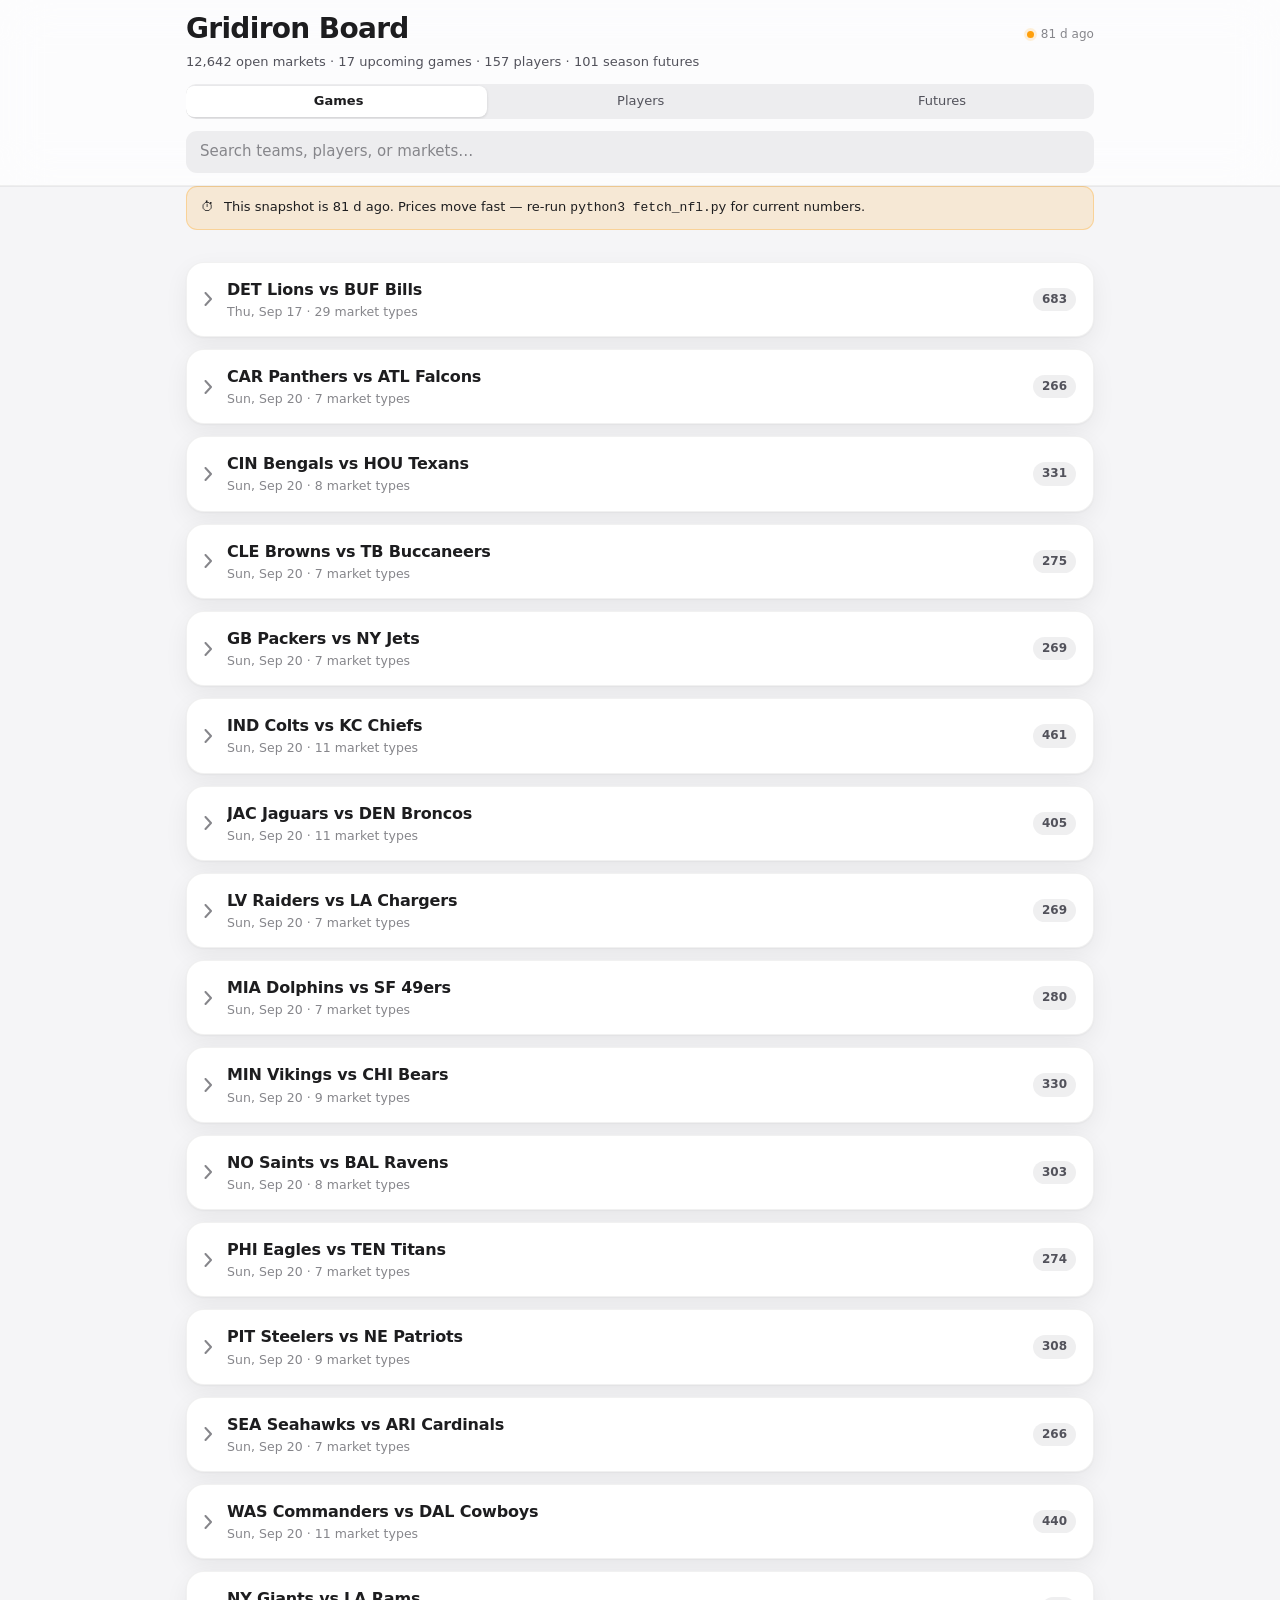
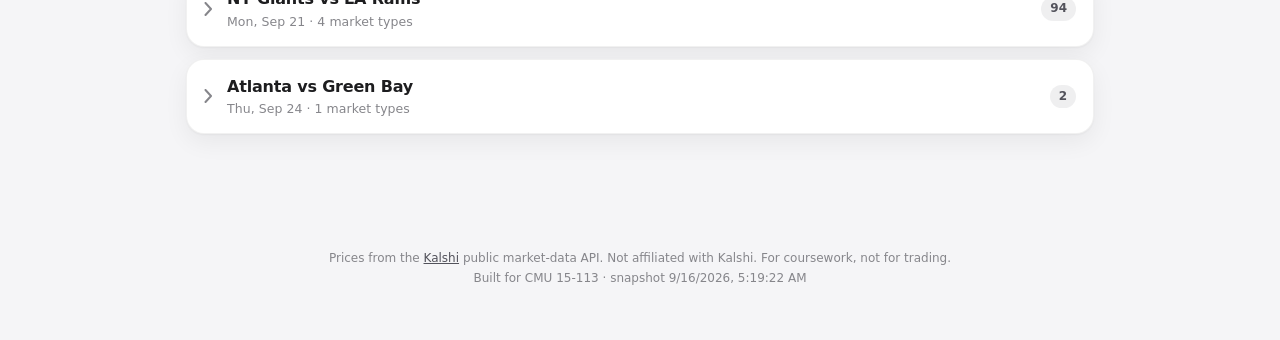
==== index.html @ 55a7d7f3 "Gridiron Board: every upcoming NFL market on Kalshi, regrouped Kalshi lists pro football across 342 " ====
<!doctype html>
<html lang="en">
<head>
<meta charset="utf-8">
<meta name="viewport" content="width=device-width, initial-scale=1, viewport-fit=cover">
<title>Gridiron Board — every NFL market on Kalshi</title>
<meta name="description" content="Live prices for every upcoming NFL prediction market on Kalshi, sorted by game, bet type and player.">
<link rel="stylesheet" href="css/app.css">
<link rel="icon" href="data:image/svg+xml,<svg xmlns='http://www.w3.org/2000/svg' viewBox='0 0 100 100'><text y='.9em' font-size='90'>🏈</text></svg>">
</head>
<body>

<header class="chrome">
  <div class="wrap">
    <div class="chrome-top">
      <h1>Gridiron Board</h1>
      <div class="freshness" id="freshness"></div>
    </div>
    <p class="subhead" id="subhead">Loading markets…</p>

    <div class="segmented" id="tabs" role="tablist">
      <span class="seg-thumb" id="thumb"></span>
      <button role="tab" data-view="games"   aria-selected="true">Games</button>
      <button role="tab" data-view="players" aria-selected="false">Players</button>
      <button role="tab" data-view="futures" aria-selected="false">Futures</button>
    </div>

    <input class="search" id="search" type="search" autocomplete="off"
           placeholder="Search teams, players, or markets…"
           aria-label="Search markets">
  </div>
</header>

<main class="wrap" id="main">
  <div class="skeleton"></div>
  <div class="skeleton"></div>
  <div class="skeleton"></div>
</main>

<footer class="wrap">
  <p>
    Prices from the <a href="https://kalshi.com" target="_blank" rel="noopener">Kalshi</a>
    public market-data API. Not affiliated with Kalshi. For coursework, not for trading.<br>
    Built for CMU 15-113 · <span id="built"></span>
  </p>
</footer>

<script src="js/app.js"></script>
</body>
</html>
---- css/app.css ----
/* ============================================================
   Design tokens
   Full light palette on bare :root, then only the values that
   change get redefined for dark. Nothing is defined *only*
   inside a media query, so the explicit theme toggle can win
   in both directions.
   ============================================================ */
:root {
  --bg:            #f5f5f7;
  --bg-elevated:   #ffffff;
  --surface:       rgba(255, 255, 255, 0.72);
  --surface-solid: #ffffff;
  --hairline:      rgba(0, 0, 0, 0.10);
  --hairline-soft: rgba(0, 0, 0, 0.055);

  --text:          #1d1d1f;
  --text-2:        #52525b;
  --text-3:        #86868b;

  --accent:        #0a84ff;
  --yes:           #00875a;   /* Kalshi's market green  */
  --yes-bg:        rgba(0, 135, 90, 0.10);
  --no:            #c8102e;   /* Kalshi's market red    */
  --no-bg:         rgba(200, 16, 46, 0.10);

  --fill:          rgba(120, 120, 128, 0.12);
  --fill-strong:   rgba(120, 120, 128, 0.20);
  --shadow-card:   0 1px 2px rgba(0,0,0,.04), 0 8px 24px rgba(0,0,0,.06);
  --shadow-chrome: 0 1px 0 rgba(0,0,0,.05);

  --radius:   18px;
  --radius-s: 11px;

  /* Apple's shipped spring values, expressed as CSS easings.
     Damping 1.0 -> no overshoot, for anything that isn't
     momentum-driven. The bounce curve is reserved for elements
     the user actually flicked or tapped open. */
  --ease-settle: cubic-bezier(0.32, 0.72, 0, 1);
  --ease-spring: cubic-bezier(0.34, 1.32, 0.46, 1);
  --dur:         0.4s;
  --dur-fast:    0.22s;
}

:root:not([data-theme="light"]) {
  color-scheme: light dark;
}

@media (prefers-color-scheme: dark) {
  :root:not([data-theme="light"]) {
    --bg:            #000000;
    --bg-elevated:   #1c1c1e;
    --surface:       rgba(28, 28, 30, 0.72);
    --surface-solid: #1c1c1e;
    --hairline:      rgba(255, 255, 255, 0.12);
    --hairline-soft: rgba(255, 255, 255, 0.07);

    --text:          #f5f5f7;
    --text-2:        #aeaeb2;
    --text-3:        #8e8e93;

    --accent:        #0a84ff;
    --yes:           #30d158;
    --yes-bg:        rgba(48, 209, 88, 0.15);
    --no:            #ff453a;
    --no-bg:         rgba(255, 69, 58, 0.15);

    --fill:          rgba(120, 120, 128, 0.24);
    --fill-strong:   rgba(120, 120, 128, 0.36);
    --shadow-card:   0 1px 2px rgba(0,0,0,.4), 0 8px 24px rgba(0,0,0,.5);
    --shadow-chrome: 0 1px 0 rgba(255,255,255,.04);
  }
}

:root[data-theme="dark"] {
  color-scheme: dark;
  --bg:            #000000;
  --bg-elevated:   #1c1c1e;
  --surface:       rgba(28, 28, 30, 0.72);
  --surface-solid: #1c1c1e;
  --hairline:      rgba(255, 255, 255, 0.12);
  --hairline-soft: rgba(255, 255, 255, 0.07);
  --text:          #f5f5f7;
  --text-2:        #aeaeb2;
  --text-3:        #8e8e93;
  --yes:           #30d158;
  --yes-bg:        rgba(48, 209, 88, 0.15);
  --no:            #ff453a;
  --no-bg:         rgba(255, 69, 58, 0.15);
  --fill:          rgba(120, 120, 128, 0.24);
  --fill-strong:   rgba(120, 120, 128, 0.36);
  --shadow-card:   0 1px 2px rgba(0,0,0,.4), 0 8px 24px rgba(0,0,0,.5);
  --shadow-chrome: 0 1px 0 rgba(255,255,255,.04);
}

/* ============================================================
   Base
   ============================================================ */
* { box-sizing: border-box; }

body {
  margin: 0;
  background: var(--bg);
  color: var(--text);
  font-family: -apple-system, BlinkMacSystemFont, "SF Pro Text", "Segoe UI",
               system-ui, sans-serif;
  font-size: 15px;
  line-height: 1.45;
  -webkit-font-smoothing: antialiased;
  font-optical-sizing: auto;
  /* Tabular figures everywhere: prices must not reflow as they tick. */
  font-variant-numeric: tabular-nums;
}

button { font: inherit; color: inherit; border: 0; background: none; cursor: pointer; }
input  { font: inherit; color: inherit; }

.wrap {
  max-width: 940px;
  margin: 0 auto;
  padding-inline: 16px;   /* never collapses at any width */
}

/* ============================================================
   Header - a translucent layer content scrolls beneath,
   not an opaque strip that eats a fixed band of the viewport.
   ============================================================ */
.chrome {
  position: sticky;
  top: env(safe-area-inset-top, 0px);
  z-index: 50;
  background: var(--surface);
  backdrop-filter: blur(24px) saturate(180%);
  -webkit-backdrop-filter: blur(24px) saturate(180%);
  border-bottom: 1px solid var(--hairline-soft);
  box-shadow: var(--shadow-chrome);
}

.chrome-top {
  display: flex;
  align-items: baseline;
  gap: 12px;
  padding-block: 14px 10px;
  flex-wrap: wrap;
}

h1 {
  margin: 0;
  font-size: clamp(1.35rem, 4vw, 1.75rem);
  line-height: 1.05;
  letter-spacing: -0.024em;   /* large text reads too loose without this */
  font-weight: 700;
}

.freshness {
  font-size: 12px;
  color: var(--text-3);
  letter-spacing: 0.005em;
  margin-inline-start: auto;
  display: flex;
  align-items: center;
  gap: 7px;
}

.dot {
  width: 7px; height: 7px; border-radius: 50%;
  background: var(--yes);
  box-shadow: 0 0 0 3px var(--yes-bg);
}
.dot.stale { background: #ff9f0a; box-shadow: 0 0 0 3px rgba(255,159,10,.15); }

.subhead {
  font-size: 13px;
  color: var(--text-2);
  margin: 0 0 12px;
  letter-spacing: 0.003em;
}

/* Segmented control - the iOS pill, with a sliding indicator that
   moves under the active label rather than repainting per tab. */
.segmented {
  position: relative;
  display: flex;
  gap: 2px;
  background: var(--fill);
  border-radius: 10px;
  padding: 2px;
  margin-bottom: 12px;
  overflow-x: auto;
  scrollbar-width: none;
}
.segmented::-webkit-scrollbar { display: none; }

.segmented button {
  position: relative;
  z-index: 1;
  flex: 1 0 auto;
  padding: 6px 14px;
  border-radius: 8px;
  font-size: 13px;
  font-weight: 500;
  color: var(--text-2);
  white-space: nowrap;
  transition: color var(--dur-fast) var(--ease-settle);
}
.segmented button[aria-selected="true"] { color: var(--text); font-weight: 600; }
.segmented button:active { transform: scale(0.96); }

.seg-thumb {
  position: absolute;
  top: 2px; bottom: 2px; left: 0;
  border-radius: 8px;
  background: var(--surface-solid);
  box-shadow: 0 1px 3px rgba(0,0,0,.14);
  transition: transform var(--dur) var(--ease-settle),
              width    var(--dur) var(--ease-settle);
  pointer-events: none;
}

.search {
  width: 100%;
  padding: 9px 13px;
  border-radius: var(--radius-s);
  background: var(--fill);
  border: 1px solid transparent;
  margin-bottom: 12px;
  transition: border-color var(--dur-fast) var(--ease-settle),
              background   var(--dur-fast) var(--ease-settle);
}
.search::placeholder { color: var(--text-3); }
.search:focus {
  outline: none;
  border-color: var(--accent);
  background: var(--surface-solid);
}

/* ============================================================
   Cards
   ============================================================ */
main { padding-block: 18px 64px; }

.card {
  background: var(--bg-elevated);
  border: 1px solid var(--hairline-soft);
  border-radius: var(--radius);
  box-shadow: var(--shadow-card);
  margin-bottom: 12px;
  overflow: hidden;
}

.card-head {
  display: flex;
  align-items: center;
  gap: 14px;
  width: 100%;
  padding: 15px 17px;
  text-align: left;
  transition: background var(--dur-fast) var(--ease-settle);
}
/* Feedback on the press itself, not on release. */
.card-head:active { background: var(--fill); }

.matchup { flex: 1; min-width: 0; }

.matchup { display: block; }

.teams {
  display: block;
  font-size: 16px;
  font-weight: 600;
  letter-spacing: -0.012em;
  white-space: nowrap;
  overflow: hidden;
  text-overflow: ellipsis;
}

.meta {
  display: block;
  font-size: 12.5px;
  color: var(--text-3);
  letter-spacing: 0.004em;
  margin-top: 2px;
}

.count {
  font-size: 12px;
  font-weight: 600;
  color: var(--text-2);
  background: var(--fill);
  padding: 3px 9px;
  border-radius: 20px;
  white-space: nowrap;
}

.chev {
  color: var(--text-3);
  flex-shrink: 0;
  transition: transform var(--dur) var(--ease-settle);
}
.card[open] .chev,
.card.open .chev { transform: rotate(90deg); }

/* The disclosure animates on a grid track rather than max-height,
   so it opens to the content's true height at any width. */
.card-body {
  display: grid;
  grid-template-rows: 0fr;
  transition: grid-template-rows var(--dur) var(--ease-settle);
}
.card.open .card-body { grid-template-rows: 1fr; }
.card-body > div { overflow: hidden; }

.body-inner { padding: 0 17px 15px; }

/* ============================================================
   Market rows
   ============================================================ */
.group-label {
  font-size: 11px;
  font-weight: 700;
  letter-spacing: 0.055em;   /* small text needs positive tracking */
  text-transform: uppercase;
  color: var(--text-3);
  margin: 16px 0 7px;
}

.row {
  display: flex;
  align-items: center;
  gap: 12px;
  padding: 9px 2px;
  border-top: 1px solid var(--hairline-soft);
}
.row:first-of-type { border-top: 0; }

.row-label {
  flex: 1;
  min-width: 0;
  font-size: 14px;
  overflow: hidden;
  text-overflow: ellipsis;
  white-space: nowrap;
}

.row-vol {
  font-size: 11.5px;
  color: var(--text-3);
  white-space: nowrap;
}

.prices { display: flex; gap: 6px; flex-shrink: 0; }

.price {
  min-width: 54px;
  padding: 5px 9px;
  border-radius: 9px;
  font-size: 13px;
  font-weight: 600;
  text-align: center;
  transition: transform 100ms var(--ease-settle),
              filter    100ms var(--ease-settle);
}
.price:active { transform: scale(0.95); filter: brightness(0.94); }

.price .side {
  display: block;
  font-size: 9.5px;
  font-weight: 700;
  letter-spacing: 0.07em;
  opacity: 0.72;
}

.price.yes { background: var(--yes-bg); color: var(--yes); }
.price.no  { background: var(--no-bg);  color: var(--no);  }
.price.empty { background: var(--fill); color: var(--text-3); font-weight: 500; }

/* A probability bar under the label reads faster than the number
   alone - it maps price to the thing price actually means. */
.prob {
  height: 3px;
  border-radius: 2px;
  background: var(--fill);
  overflow: hidden;
  margin-top: 5px;
}
.prob i {
  display: block;
  height: 100%;
  background: var(--yes);
  border-radius: 2px;
  transition: width var(--dur) var(--ease-settle);
}

.delta { font-size: 11.5px; font-weight: 600; white-space: nowrap; }
.delta.up   { color: var(--yes); }
.delta.down { color: var(--no); }

/* ============================================================
   States
   ============================================================ */
.notice {
  text-align: center;
  padding: 56px 20px;
  color: var(--text-2);
}
.notice h2 {
  font-size: 17px;
  margin: 0 0 6px;
  color: var(--text);
  letter-spacing: -0.01em;
}
.notice p { margin: 0; font-size: 14px; }

.banner {
  display: flex;
  gap: 10px;
  align-items: flex-start;
  background: rgba(255, 159, 10, 0.14);
  border: 1px solid rgba(255, 159, 10, 0.3);
  color: var(--text);
  padding: 11px 14px;
  border-radius: var(--radius-s);
  font-size: 13px;
  margin-bottom: 14px;
}

.skeleton {
  height: 74px;
  border-radius: var(--radius);
  background: var(--fill);
  margin-bottom: 12px;
  animation: pulse 1.8s ease-in-out infinite;
}
@keyframes pulse { 0%,100% { opacity: 0.55; } 50% { opacity: 0.95; } }

.player-chip {
  display: inline-flex;
  align-items: baseline;
  gap: 7px;
}
.player-team {
  font-size: 11px;
  font-weight: 700;
  letter-spacing: 0.04em;
  color: var(--text-3);
}

footer {
  padding: 26px 0 40px;
  font-size: 12px;
  color: var(--text-3);
  text-align: center;
  line-height: 1.7;
}
footer a { color: var(--text-2); }

/* ============================================================
   Accessibility preferences
   ============================================================ */
@media (prefers-reduced-motion: reduce) {
  * {
    animation-duration: 0.01ms !important;
    animation-iteration-count: 1 !important;
    transition-duration: 0.01ms !important;
  }
  /* Reduced motion means gentler feedback, not none: the card still
     opens, it just cross-fades instead of springing. */
  .card-body { transition: none; }
  .price:active, .card-head:active, .segmented button:active { transform: none; }
}

@media (prefers-reduced-transparency: reduce) {
  .chrome { background: var(--surface-solid); backdrop-filter: none; }
}

@media (prefers-contrast: more) {
  .card   { border-color: var(--text-3); }
  .chrome { background: var(--surface-solid); backdrop-filter: none; }
  .price  { outline: 1px solid currentColor; }
}

@media (max-width: 560px) {
  .row { flex-wrap: wrap; gap: 8px; }
  .row-label { flex-basis: 100%; white-space: normal; }
  .price { min-width: 50px; }
}

/* ------------------------------------------------------------
   Refinements after looking at the rendered page
   ------------------------------------------------------------ */

/* The probability bar is a glanceable cue, not a full-width rule.
   Capping it keeps it readable next to long market labels. */
.prob { max-width: 260px; }

/* Nested (in-card) segmented controls have no sliding thumb, so the
   selected state needs its own background to stay legible. */
.body-inner .segmented button[aria-selected="true"] {
  background: var(--surface-solid);
  box-shadow: 0 1px 3px rgba(0, 0, 0, 0.14);
}
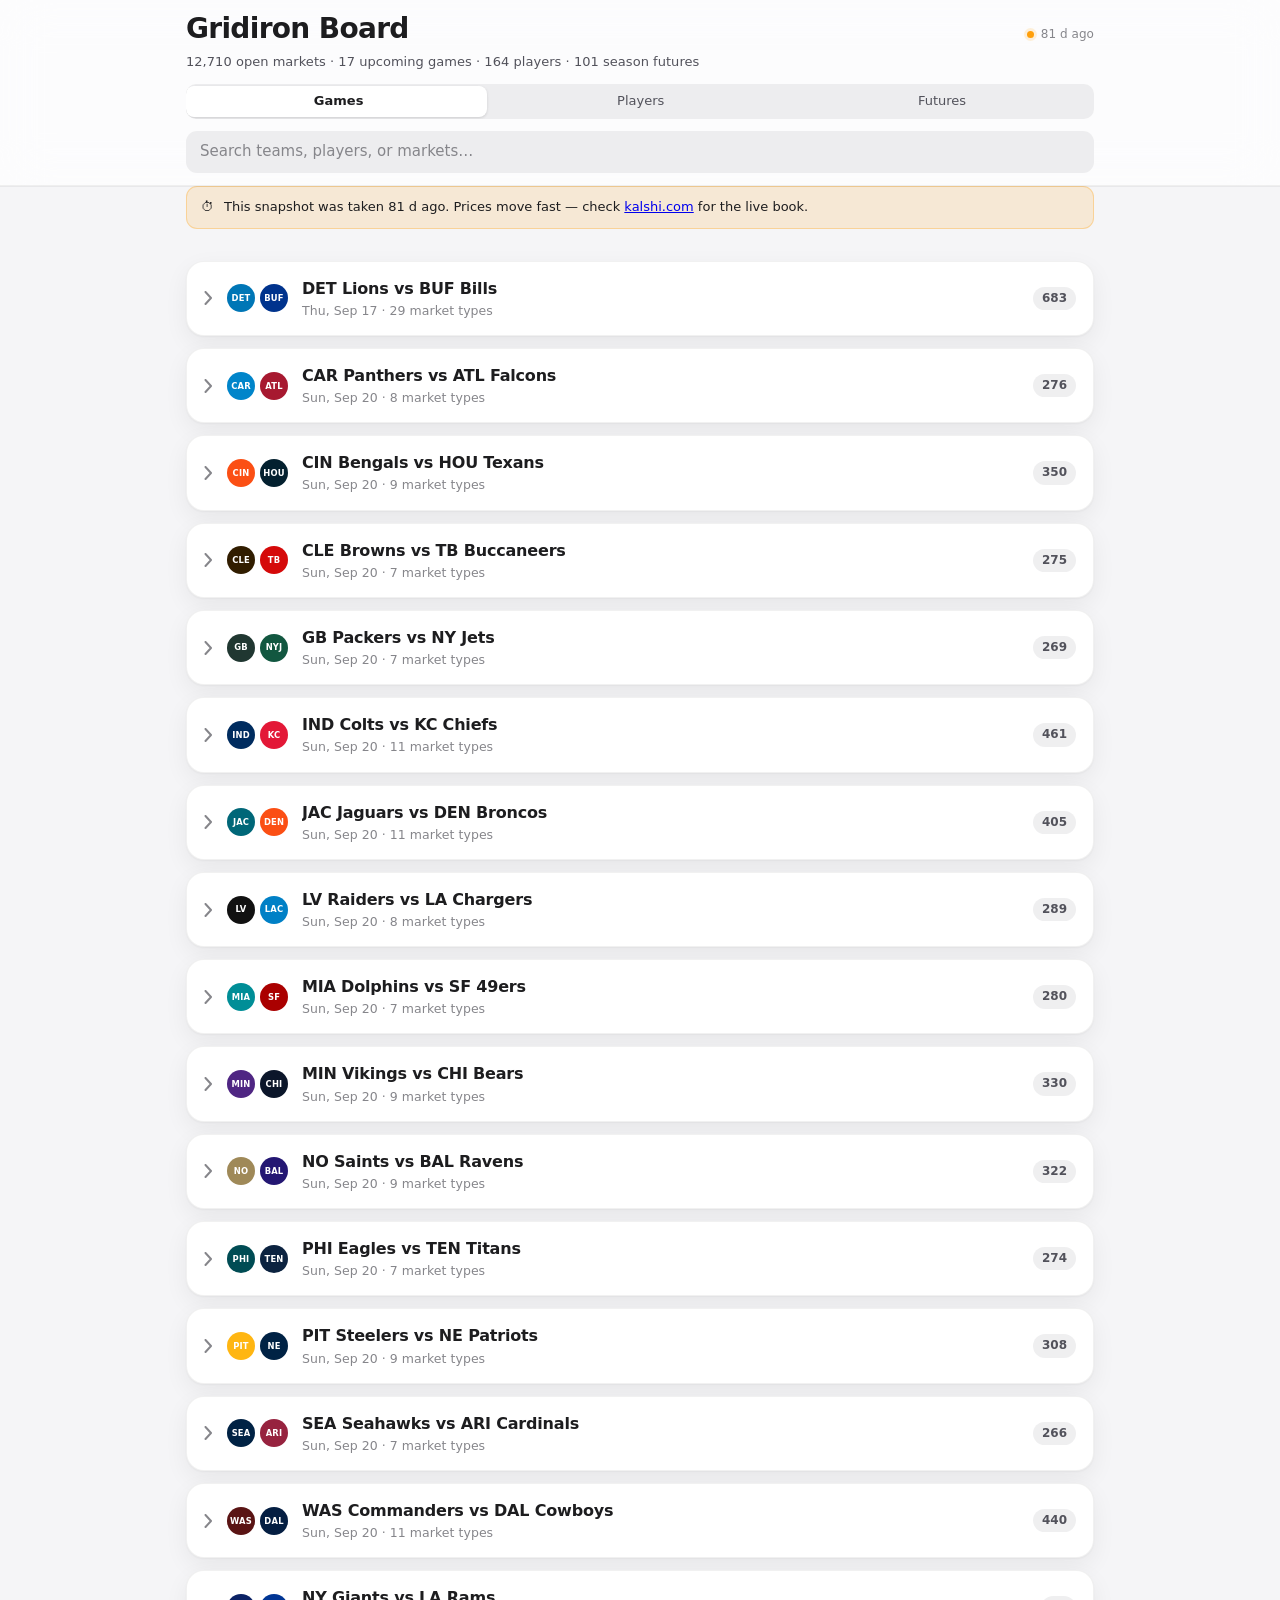
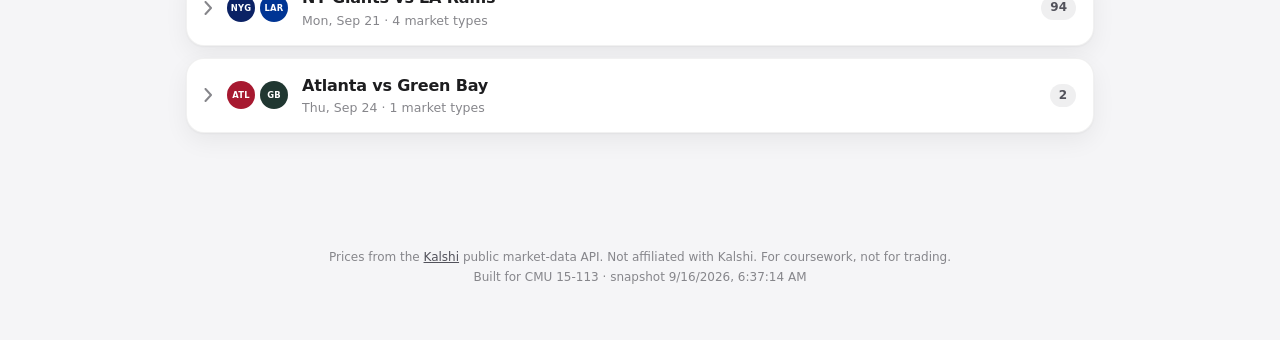
==== commit fcb613a7: "Team crests on matchups, head-to-head boxes and players A collapsed game row was all text, so tellin" ====
--- a/index.html
+++ b/index.html
@@ -45,6 +45,7 @@
   </p>
 </footer>
 
+<script src="js/teams.js"></script>
 <script src="js/app.js"></script>
 </body>
 </html>
--- a/css/app.css
+++ b/css/app.css
@@ -498,3 +498,319 @@
   background: var(--surface-solid);
   box-shadow: 0 1px 3px rgba(0, 0, 0, 0.14);
 }
+
+/* ============================================================
+   Panels — each market type gets its own kind of box rather
+   than one uniform list of rows. A moneyline is a head-to-head;
+   a spread is a ladder; a prop belongs to a person. Making them
+   look different is what lets you find them without reading.
+   ============================================================ */
+
+.panel {
+  background: var(--surface-solid);
+  border: 1px solid var(--hairline-soft);
+  border-radius: 15px;
+  margin-top: 12px;
+  overflow: hidden;
+}
+
+.panel-head {
+  display: flex;
+  align-items: baseline;
+  gap: 9px;
+  padding: 11px 14px 9px;
+  border-bottom: 1px solid var(--hairline-soft);
+  background: var(--fill);
+}
+
+.panel-title {
+  font-size: 12px;
+  font-weight: 700;
+  letter-spacing: 0.05em;   /* small caps need the extra tracking */
+  text-transform: uppercase;
+  color: var(--text-2);
+}
+
+.panel-sub {
+  font-size: 11.5px;
+  color: var(--text-3);
+  margin-inline-start: auto;
+  letter-spacing: 0.004em;
+}
+
+.panel-body { padding: 11px; }
+
+/* ---- Head-to-head: the marquee market, so it gets the space ---- */
+.h2h {
+  display: grid;
+  grid-template-columns: 1fr auto 1fr;
+  align-items: stretch;
+  gap: 10px;
+  padding: 4px 3px 8px;
+}
+
+.h2h-side {
+  background: var(--fill);
+  border-radius: 13px;
+  padding: 14px 12px;
+  text-align: center;
+  transition: transform 120ms var(--ease-settle),
+              background 120ms var(--ease-settle);
+}
+.h2h-side:active { transform: scale(0.98); background: var(--fill-strong); }
+
+.h2h-team {
+  font-size: 14px;
+  font-weight: 600;
+  letter-spacing: -0.008em;
+  margin-bottom: 7px;
+  white-space: nowrap;
+  overflow: hidden;
+  text-overflow: ellipsis;
+}
+
+.h2h-price {
+  font-size: 30px;
+  font-weight: 700;
+  line-height: 1;
+  letter-spacing: -0.03em;   /* large numerals read loose without this */
+  color: var(--yes);
+}
+.h2h-price small { font-size: 15px; font-weight: 600; opacity: 0.6; }
+
+.h2h-imp {
+  font-size: 11.5px;
+  color: var(--text-3);
+  margin-top: 5px;
+}
+
+.h2h-vs {
+  align-self: center;
+  font-size: 10.5px;
+  font-weight: 700;
+  letter-spacing: 0.1em;
+  color: var(--text-3);
+}
+
+/* ---- Tiles: one small box per market, wrapping into a grid ---- */
+.tiles {
+  display: grid;
+  grid-template-columns: repeat(auto-fill, minmax(212px, 1fr));
+  gap: 8px;
+}
+
+.tile {
+  background: var(--fill);
+  border-radius: 12px;
+  padding: 10px 11px;
+  transition: transform 120ms var(--ease-settle),
+              background 120ms var(--ease-settle);
+}
+.tile:active { transform: scale(0.985); background: var(--fill-strong); }
+
+.tile-label {
+  font-size: 13px;
+  font-weight: 500;
+  line-height: 1.3;
+  margin-bottom: 8px;
+  display: -webkit-box;
+  -webkit-line-clamp: 2;
+  -webkit-box-orient: vertical;
+  overflow: hidden;
+}
+
+/* A strike number is the thing you scan for, so it leads the tile. */
+.tile-strike {
+  font-size: 15px;
+  font-weight: 700;
+  letter-spacing: -0.015em;
+}
+.tile-strike em {
+  font-style: normal;
+  font-size: 12px;
+  font-weight: 500;
+  color: var(--text-3);
+  margin-inline-start: 5px;
+  letter-spacing: 0;
+}
+
+.tile-prices { display: flex; gap: 6px; }
+.tile-prices .price { flex: 1; min-width: 0; }
+
+.tile-foot {
+  display: flex;
+  align-items: center;
+  gap: 8px;
+  margin-top: 7px;
+  font-size: 11px;
+  color: var(--text-3);
+}
+.tile-foot .delta { margin-inline-start: auto; }
+
+/* ---- Player prop boxes: a person, then their ladders ---- */
+.player-box {
+  background: var(--fill);
+  border-radius: 13px;
+  padding: 11px;
+  margin-bottom: 9px;
+}
+.player-box:last-child { margin-bottom: 0; }
+
+.player-box-head {
+  display: flex;
+  align-items: baseline;
+  gap: 8px;
+  margin-bottom: 9px;
+}
+
+.player-box-name {
+  font-size: 14.5px;
+  font-weight: 650;
+  letter-spacing: -0.01em;
+}
+
+.player-box-team {
+  font-size: 10.5px;
+  font-weight: 700;
+  letter-spacing: 0.06em;
+  color: var(--text-3);
+  background: var(--fill-strong);
+  padding: 2px 6px;
+  border-radius: 5px;
+}
+
+.player-box-count {
+  margin-inline-start: auto;
+  font-size: 11px;
+  color: var(--text-3);
+}
+
+.stat-row { margin-bottom: 10px; }
+.stat-row:last-child { margin-bottom: 0; }
+
+.stat-name {
+  font-size: 11px;
+  font-weight: 700;
+  letter-spacing: 0.05em;
+  text-transform: uppercase;
+  color: var(--text-3);
+  margin-bottom: 6px;
+}
+
+/* A ladder of strikes for one stat: compact chips, not full tiles,
+   because the only thing that varies across them is two numbers. */
+.ladder {
+  display: grid;
+  grid-template-columns: repeat(auto-fill, minmax(104px, 1fr));
+  gap: 6px;
+}
+
+.rung {
+  background: var(--surface-solid);
+  border: 1px solid var(--hairline-soft);
+  border-radius: 9px;
+  padding: 7px 8px;
+  text-align: center;
+  transition: transform 120ms var(--ease-settle),
+              border-color 120ms var(--ease-settle);
+}
+.rung:active { transform: scale(0.96); border-color: var(--yes); }
+
+.rung-strike {
+  font-size: 12.5px;
+  font-weight: 650;
+  letter-spacing: -0.01em;
+  margin-bottom: 3px;
+}
+
+.rung-price {
+  font-size: 14px;
+  font-weight: 700;
+  color: var(--yes);
+  letter-spacing: -0.015em;
+}
+.rung-price.cold { color: var(--text-3); }
+
+.rung .prob { max-width: none; margin-top: 5px; height: 2.5px; }
+
+.panel-empty {
+  padding: 14px;
+  font-size: 13px;
+  color: var(--text-3);
+  text-align: center;
+}
+
+@media (max-width: 520px) {
+  .h2h { grid-template-columns: 1fr; }
+  .h2h-vs { display: none; }
+  .tiles  { grid-template-columns: 1fr; }
+  .ladder { grid-template-columns: repeat(auto-fill, minmax(92px, 1fr)); }
+}
+
+/* A sub-heading inside a stat ladder, used only when one box holds more
+   than one subject (two kickers' field-goal lines, say). */
+.side-name {
+  font-size: 11px;
+  font-weight: 600;
+  color: var(--text-2);
+  margin: 7px 0 5px;
+  letter-spacing: 0.02em;
+}
+.side-name:first-child { margin-top: 0; }
+
+/* ============================================================
+   Team logos
+   The monogram sits underneath the image and is revealed only if
+   the logo fails to load, so a team never renders as a broken
+   image icon.
+   ============================================================ */
+
+.logo {
+  position: relative;
+  display: inline-grid;
+  place-items: center;
+  width: var(--logo-size, 26px);
+  height: var(--logo-size, 26px);
+  flex-shrink: 0;
+}
+
+.logo img,
+.logo-mark {
+  grid-area: 1 / 1;
+  width: 100%;
+  height: 100%;
+}
+
+.logo img { object-fit: contain; }
+
+.logo-mark {
+  display: grid;
+  place-items: center;
+  border-radius: 50%;
+  background: var(--team, var(--fill-strong));
+  color: #fff;
+  font-size: calc(var(--logo-size, 26px) * 0.3);
+  font-weight: 800;
+  letter-spacing: 0.02em;
+}
+
+/* Two crests on a matchup row. They sit apart rather than overlapping:
+   an overlapped stack reads as "a group", which is the wrong idea for two
+   opponents, and it hides half of the away club's crest. */
+.crests {
+  display: flex;
+  align-items: center;
+  gap: 5px;
+  flex-shrink: 0;
+}
+
+/* Full-bleed crest above the team name in the head-to-head box. */
+.h2h-crest { margin-bottom: 7px; }
+
+/* The small crest that replaces the plain text chip on a player card. */
+.player-box-head .logo,
+.card-head .matchup .logo { vertical-align: middle; }
+
+@media (prefers-reduced-transparency: reduce) {
+  .logo img { opacity: 1; }
+}
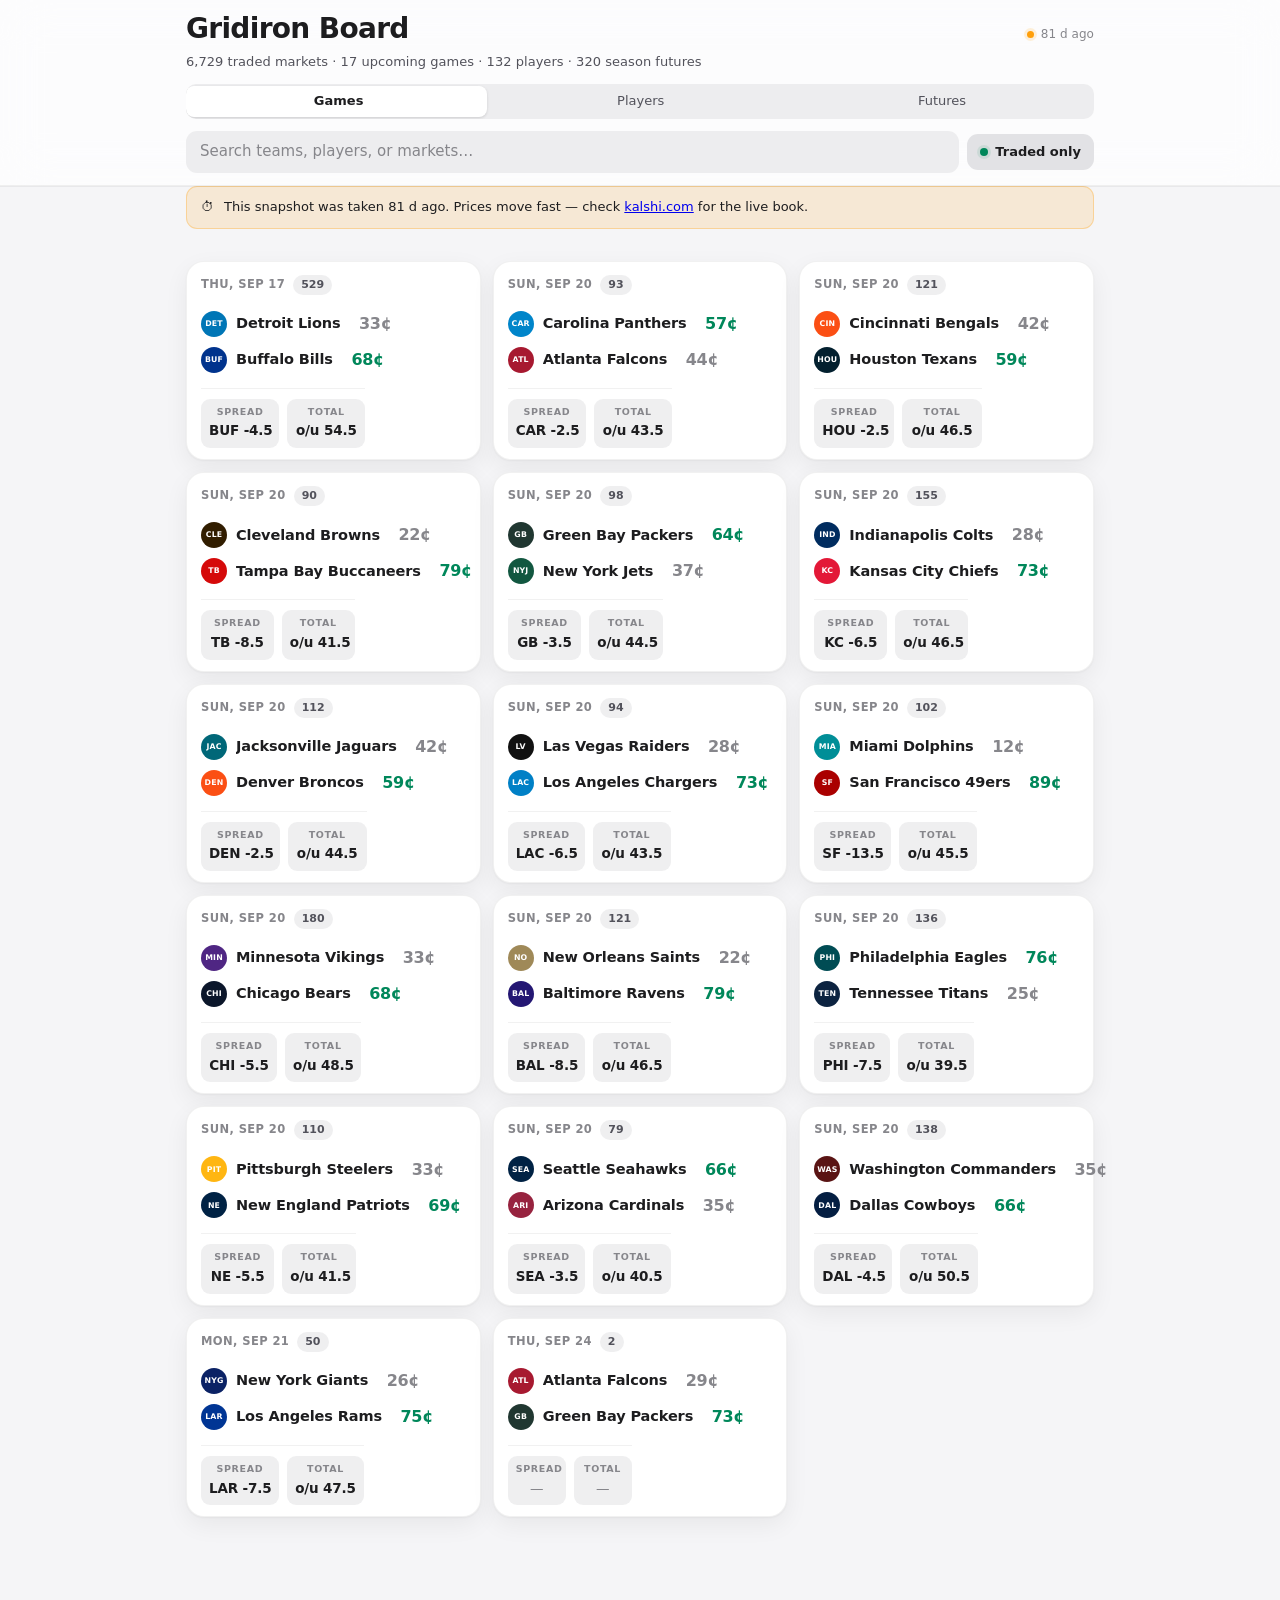
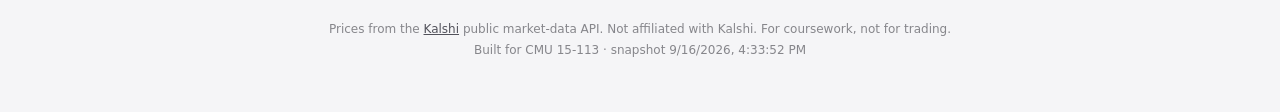
==== commit af237225: "Players and futures as grids, hide untraded markets, link out to Kalshi Players and futures were sti" ====
--- a/index.html
+++ b/index.html
@@ -25,9 +25,15 @@
       <button role="tab" data-view="futures" aria-selected="false">Futures</button>
     </div>
 
-    <input class="search" id="search" type="search" autocomplete="off"
-           placeholder="Search teams, players, or markets…"
-           aria-label="Search markets">
+    <div class="controls">
+      <input class="search" id="search" type="search" autocomplete="off"
+             placeholder="Search teams, players, or markets…"
+             aria-label="Search markets">
+      <button class="toggle" id="traded" role="switch" aria-checked="true"
+              title="Kalshi quotes every strike, including ones nobody has traded yet">
+        <span class="toggle-dot"></span>Traded only
+      </button>
+    </div>
   </div>
 </header>
 
--- a/css/app.css
+++ b/css/app.css
@@ -28,6 +28,8 @@
   --shadow-card:   0 1px 2px rgba(0,0,0,.04), 0 8px 24px rgba(0,0,0,.06);
   --shadow-chrome: 0 1px 0 rgba(0,0,0,.05);
 
+  --logo-plate:    #ffffff;
+
   --radius:   18px;
   --radius-s: 11px;
 
@@ -68,6 +70,7 @@
     --fill-strong:   rgba(120, 120, 128, 0.36);
     --shadow-card:   0 1px 2px rgba(0,0,0,.4), 0 8px 24px rgba(0,0,0,.5);
     --shadow-chrome: 0 1px 0 rgba(255,255,255,.04);
+    --logo-plate:    #f2f2f4;
   }
 }
 
@@ -90,6 +93,7 @@
   --fill-strong:   rgba(120, 120, 128, 0.36);
   --shadow-card:   0 1px 2px rgba(0,0,0,.4), 0 8px 24px rgba(0,0,0,.5);
   --shadow-chrome: 0 1px 0 rgba(255,255,255,.04);
+  --logo-plate:    #f2f2f4;
 }
 
 /* ============================================================
@@ -772,6 +776,13 @@
   width: var(--logo-size, 26px);
   height: var(--logo-size, 26px);
   flex-shrink: 0;
+  /* A neutral plate, never the club colour: these crests are drawn to sit on
+     white, and several are a single flat colour (Rams navy, Jets green, Giants
+     navy), so a club-coloured plate makes those disappear entirely. Neutral
+     also keeps dark marks legible against a dark page. */
+  background: var(--logo-plate);
+  border-radius: 50%;
+  overflow: hidden;
 }
 
 .logo img,
@@ -786,7 +797,7 @@
 .logo-mark {
   display: grid;
   place-items: center;
-  border-radius: 50%;
+  /* The fallback carries the club colour itself, since the plate is neutral. */
   background: var(--team, var(--fill-strong));
   color: #fff;
   font-size: calc(var(--logo-size, 26px) * 0.3);
@@ -794,6 +805,11 @@
   letter-spacing: 0.02em;
 }
 
+/* A class selector beats the UA stylesheet's [hidden] rule, so without this
+   the monogram stays visible behind every crest and its letters bleed through
+   transparent logos. */
+.logo-mark[hidden] { display: none !important; }
+
 /* Two crests on a matchup row. They sit apart rather than overlapping:
    an overlapped stack reads as "a group", which is the wrong idea for two
    opponents, and it hides half of the away club's crest. */
@@ -814,3 +830,456 @@
 @media (prefers-reduced-transparency: reduce) {
   .logo img { opacity: 1; }
 }
+
+/* ============================================================
+   Game grid
+   Every game is a box laid out left-to-right, top-to-bottom,
+   with its headline numbers on the face. Nothing has to be
+   opened to see who is favoured, by how much, and the total.
+   ============================================================ */
+
+.grid {
+  display: grid;
+  grid-template-columns: repeat(auto-fill, minmax(270px, 1fr));
+  gap: 12px;
+}
+
+.gcard {
+  display: flex;
+  flex-direction: column;
+  background: var(--bg-elevated);
+  border: 1px solid var(--hairline-soft);
+  border-radius: var(--radius);
+  box-shadow: var(--shadow-card);
+  padding: 13px 14px 11px;
+  text-align: left;
+  width: 100%;
+  transition: transform 140ms var(--ease-settle),
+              border-color 140ms var(--ease-settle);
+}
+.gcard:active { transform: scale(0.985); border-color: var(--fill-strong); }
+
+.gcard-top {
+  display: flex;
+  align-items: baseline;
+  gap: 8px;
+  margin-bottom: 11px;
+}
+
+.gcard-when {
+  font-size: 11.5px;
+  font-weight: 600;
+  letter-spacing: 0.035em;
+  text-transform: uppercase;
+  color: var(--text-3);
+}
+
+.gcard-count {
+  margin-inline-start: auto;
+  font-size: 11px;
+  font-weight: 600;
+  color: var(--text-2);
+  background: var(--fill);
+  padding: 2px 8px;
+  border-radius: 20px;
+}
+
+/* One row per club: crest, name, and that club's moneyline price. */
+.gteam {
+  display: flex;
+  align-items: center;
+  gap: 9px;
+  padding: 5px 0;
+}
+
+.gteam-name {
+  flex: 1;
+  min-width: 0;
+  font-size: 14.5px;
+  font-weight: 550;
+  letter-spacing: -0.008em;
+  white-space: nowrap;
+  overflow: hidden;
+  text-overflow: ellipsis;
+}
+
+/* The favourite is stated outright rather than left to be inferred
+   from which number happens to be larger. */
+.gteam.fav .gteam-name { font-weight: 700; }
+
+.gteam-price {
+  font-size: 16px;
+  font-weight: 700;
+  letter-spacing: -0.02em;
+  color: var(--text-3);
+  min-width: 42px;
+  text-align: right;
+}
+.gteam.fav .gteam-price { color: var(--yes); }
+
+.gcard-lines {
+  display: flex;
+  gap: 8px;
+  margin-top: 10px;
+  padding-top: 10px;
+  border-top: 1px solid var(--hairline-soft);
+}
+
+.gline {
+  flex: 1;
+  background: var(--fill);
+  border-radius: 9px;
+  padding: 6px 8px;
+  text-align: center;
+  min-width: 0;
+}
+
+.gline-k {
+  display: block;
+  font-size: 9.5px;
+  font-weight: 700;
+  letter-spacing: 0.07em;
+  text-transform: uppercase;
+  color: var(--text-3);
+  margin-bottom: 2px;
+}
+
+.gline-v {
+  font-size: 13.5px;
+  font-weight: 650;
+  letter-spacing: -0.01em;
+  white-space: nowrap;
+  overflow: hidden;
+  text-overflow: ellipsis;
+}
+.gline-v.none { color: var(--text-3); font-weight: 500; }
+
+/* ---- Detail view ---- */
+.detail-bar {
+  display: flex;
+  align-items: center;
+  gap: 11px;
+  margin-bottom: 14px;
+}
+
+.back {
+  display: inline-flex;
+  align-items: center;
+  gap: 5px;
+  font-size: 13.5px;
+  font-weight: 550;
+  color: var(--accent);
+  white-space: nowrap;   /* "All games" must not wrap on a phone */
+  padding: 7px 12px 7px 9px;
+  border-radius: 20px;
+  background: var(--fill);
+  transition: transform 120ms var(--ease-settle),
+              background 120ms var(--ease-settle);
+}
+.back:active { transform: scale(0.96); background: var(--fill-strong); }
+
+.detail-title {
+  display: flex;
+  align-items: center;
+  gap: 9px;
+  min-width: 0;
+}
+
+.detail-name {
+  font-size: 17px;
+  font-weight: 700;
+  letter-spacing: -0.018em;
+  white-space: nowrap;
+  overflow: hidden;
+  text-overflow: ellipsis;
+}
+
+.detail-when { font-size: 12.5px; color: var(--text-3); }
+
+@media (max-width: 420px) {
+  .grid { grid-template-columns: 1fr; }
+}
+
+/* ============================================================
+   Number line
+   A ladder of strikes is one question asked twenty times, so it
+   reads as one control rather than twenty boxes: drag along the
+   line to move through the strikes and watch the price change.
+   ============================================================ */
+
+.nline {
+  padding: 9px 4px 4px;
+  touch-action: pan-y;   /* let the page scroll vertically, we own the X axis */
+}
+
+.nline-top {
+  display: flex;
+  align-items: baseline;
+  gap: 9px;
+  margin-bottom: 9px;
+}
+
+.nline-name {
+  font-size: 11px;
+  font-weight: 700;
+  letter-spacing: 0.05em;
+  text-transform: uppercase;
+  color: var(--text-3);
+}
+
+.nline-out {
+  margin-inline-start: auto;
+  display: flex;
+  align-items: baseline;
+  gap: 8px;
+}
+
+.nline-v {
+  font-size: 17px;
+  font-weight: 700;
+  letter-spacing: -0.02em;
+}
+
+.nline-p {
+  font-size: 15px;
+  font-weight: 700;
+  color: var(--yes);
+  letter-spacing: -0.015em;
+  min-width: 38px;
+  text-align: right;
+}
+.nline-p.cold { color: var(--text-3); }
+
+.nline-track {
+  position: relative;
+  height: 30px;
+  cursor: pointer;
+  touch-action: pan-y;
+}
+/* The rail is drawn as a child pseudo-element so the hit area can stay a
+   comfortable 30px tall while the line itself is hairline-thin. */
+.nline-track::before {
+  content: '';
+  position: absolute;
+  inset-inline: 0;
+  top: 50%;
+  height: 4px;
+  transform: translateY(-50%);
+  border-radius: 2px;
+  background: var(--fill-strong);
+}
+
+.nline-fill {
+  position: absolute;
+  inset-inline-start: 0;
+  top: 50%;
+  height: 4px;
+  transform: translateY(-50%);
+  border-radius: 2px;
+  background: var(--yes);
+}
+
+.nline-tick {
+  position: absolute;
+  top: 50%;
+  width: 2px;
+  height: 9px;
+  margin-inline-start: -1px;
+  transform: translateY(-50%);
+  border-radius: 1px;
+  background: var(--text-3);
+  opacity: 0.35;
+}
+
+.nline-knob {
+  position: absolute;
+  top: 50%;
+  width: 18px;
+  height: 18px;
+  margin-inline-start: -9px;
+  transform: translateY(-50%);
+  border-radius: 50%;
+  background: var(--surface-solid);
+  border: 2px solid var(--yes);
+  box-shadow: 0 1px 4px rgba(0, 0, 0, 0.3);
+}
+
+/* Motion only on settle. While a finger is down the knob tracks it 1:1;
+   a transition there would make it lag behind the pointer. */
+.nline-fill,
+.nline-knob { transition: left 260ms var(--ease-settle), width 260ms var(--ease-settle); }
+.nline.dragging .nline-fill,
+.nline.dragging .nline-knob { transition: none; }
+
+.nline.dragging .nline-knob { transform: translateY(-50%) scale(1.18); }
+
+.nline-track:focus-visible { outline: none; }
+.nline-track:focus-visible .nline-knob {
+  box-shadow: 0 0 0 4px var(--yes-bg), 0 1px 4px rgba(0, 0, 0, 0.3);
+}
+
+.nline-axis {
+  display: flex;
+  justify-content: space-between;
+  gap: 8px;
+  font-size: 10.5px;
+  color: var(--text-3);
+  letter-spacing: 0.02em;
+}
+
+.nline-meta { opacity: 0.8; }
+
+@media (prefers-reduced-motion: reduce) {
+  .nline-fill, .nline-knob { transition: none; }
+  .nline.dragging .nline-knob { transform: translateY(-50%); }
+}
+
+/* ============================================================
+   Traded-only switch, tiles for players and futures
+   ============================================================ */
+
+.controls {
+  display: flex;
+  gap: 8px;
+  align-items: center;
+  margin-bottom: 12px;
+}
+.controls .search { margin-bottom: 0; }
+
+.toggle {
+  display: inline-flex;
+  align-items: center;
+  gap: 7px;
+  flex-shrink: 0;
+  padding: 9px 13px;
+  border-radius: var(--radius-s);
+  background: var(--fill);
+  font-size: 13px;
+  font-weight: 550;
+  color: var(--text-2);
+  white-space: nowrap;
+  transition: background 140ms var(--ease-settle),
+              color 140ms var(--ease-settle),
+              transform 120ms var(--ease-settle);
+}
+.toggle:active { transform: scale(0.97); }
+.toggle[aria-checked="true"] { color: var(--text); background: var(--fill-strong); }
+
+.toggle-dot {
+  width: 8px;
+  height: 8px;
+  border-radius: 50%;
+  background: var(--text-3);
+  transition: background 140ms var(--ease-settle),
+              box-shadow 140ms var(--ease-settle);
+}
+.toggle[aria-checked="true"] .toggle-dot {
+  background: var(--yes);
+  box-shadow: 0 0 0 3px var(--yes-bg);
+}
+
+/* A market family's page on Kalshi. Kalshi documents series-level URLs
+   only, which is exactly the granularity a panel represents. */
+.klink {
+  font-size: 11px;
+  font-weight: 600;
+  color: var(--text-3);
+  letter-spacing: 0.01em;
+  white-space: nowrap;
+  transition: color 140ms var(--ease-settle);
+}
+.klink:hover { color: var(--accent); }
+
+.panel-head .klink { margin-inline-start: 10px; }
+
+/* ---- Player tiles ---- */
+.ptile-head {
+  display: flex;
+  align-items: center;
+  gap: 9px;
+  margin-bottom: 9px;
+}
+
+.ptile-name {
+  flex: 1;
+  min-width: 0;
+  font-size: 15px;
+  font-weight: 650;
+  letter-spacing: -0.012em;
+  white-space: nowrap;
+  overflow: hidden;
+  text-overflow: ellipsis;
+}
+
+.ptile-sub {
+  font-size: 11.5px;
+  color: var(--text-3);
+  margin-bottom: 9px;
+  white-space: nowrap;
+  overflow: hidden;
+  text-overflow: ellipsis;
+}
+
+/* A couple of that player's headline lines, so the tile says something
+   before it is opened. */
+.ptile-lines { display: flex; flex-direction: column; gap: 5px; }
+
+.ptile-line {
+  display: flex;
+  align-items: baseline;
+  gap: 8px;
+  font-size: 12.5px;
+}
+.ptile-stat {
+  flex: 1;
+  min-width: 0;
+  color: var(--text-2);
+  white-space: nowrap;
+  overflow: hidden;
+  text-overflow: ellipsis;
+}
+.ptile-val { font-weight: 650; }
+.ptile-price { font-weight: 700; color: var(--yes); min-width: 34px; text-align: right; }
+
+/* ---- Futures tiles ---- */
+.ftile-title {
+  font-size: 14.5px;
+  font-weight: 650;
+  letter-spacing: -0.01em;
+  margin-bottom: 3px;
+  display: -webkit-box;
+  -webkit-line-clamp: 2;
+  -webkit-box-orient: vertical;
+  overflow: hidden;
+}
+
+.ftile-sub {
+  font-size: 11.5px;
+  color: var(--text-3);
+  margin-bottom: 10px;
+}
+
+.ftile-rows { display: flex; flex-direction: column; gap: 6px; }
+
+.ftile-row {
+  display: flex;
+  align-items: center;
+  gap: 8px;
+  font-size: 13px;
+}
+.ftile-row .logo { --logo-size: 20px; }
+
+.ftile-name {
+  flex: 1;
+  min-width: 0;
+  white-space: nowrap;
+  overflow: hidden;
+  text-overflow: ellipsis;
+}
+.ftile-price { font-weight: 700; color: var(--yes); }
+
+.ftile-more {
+  margin-top: 8px;
+  font-size: 11.5px;
+  color: var(--text-3);
+}
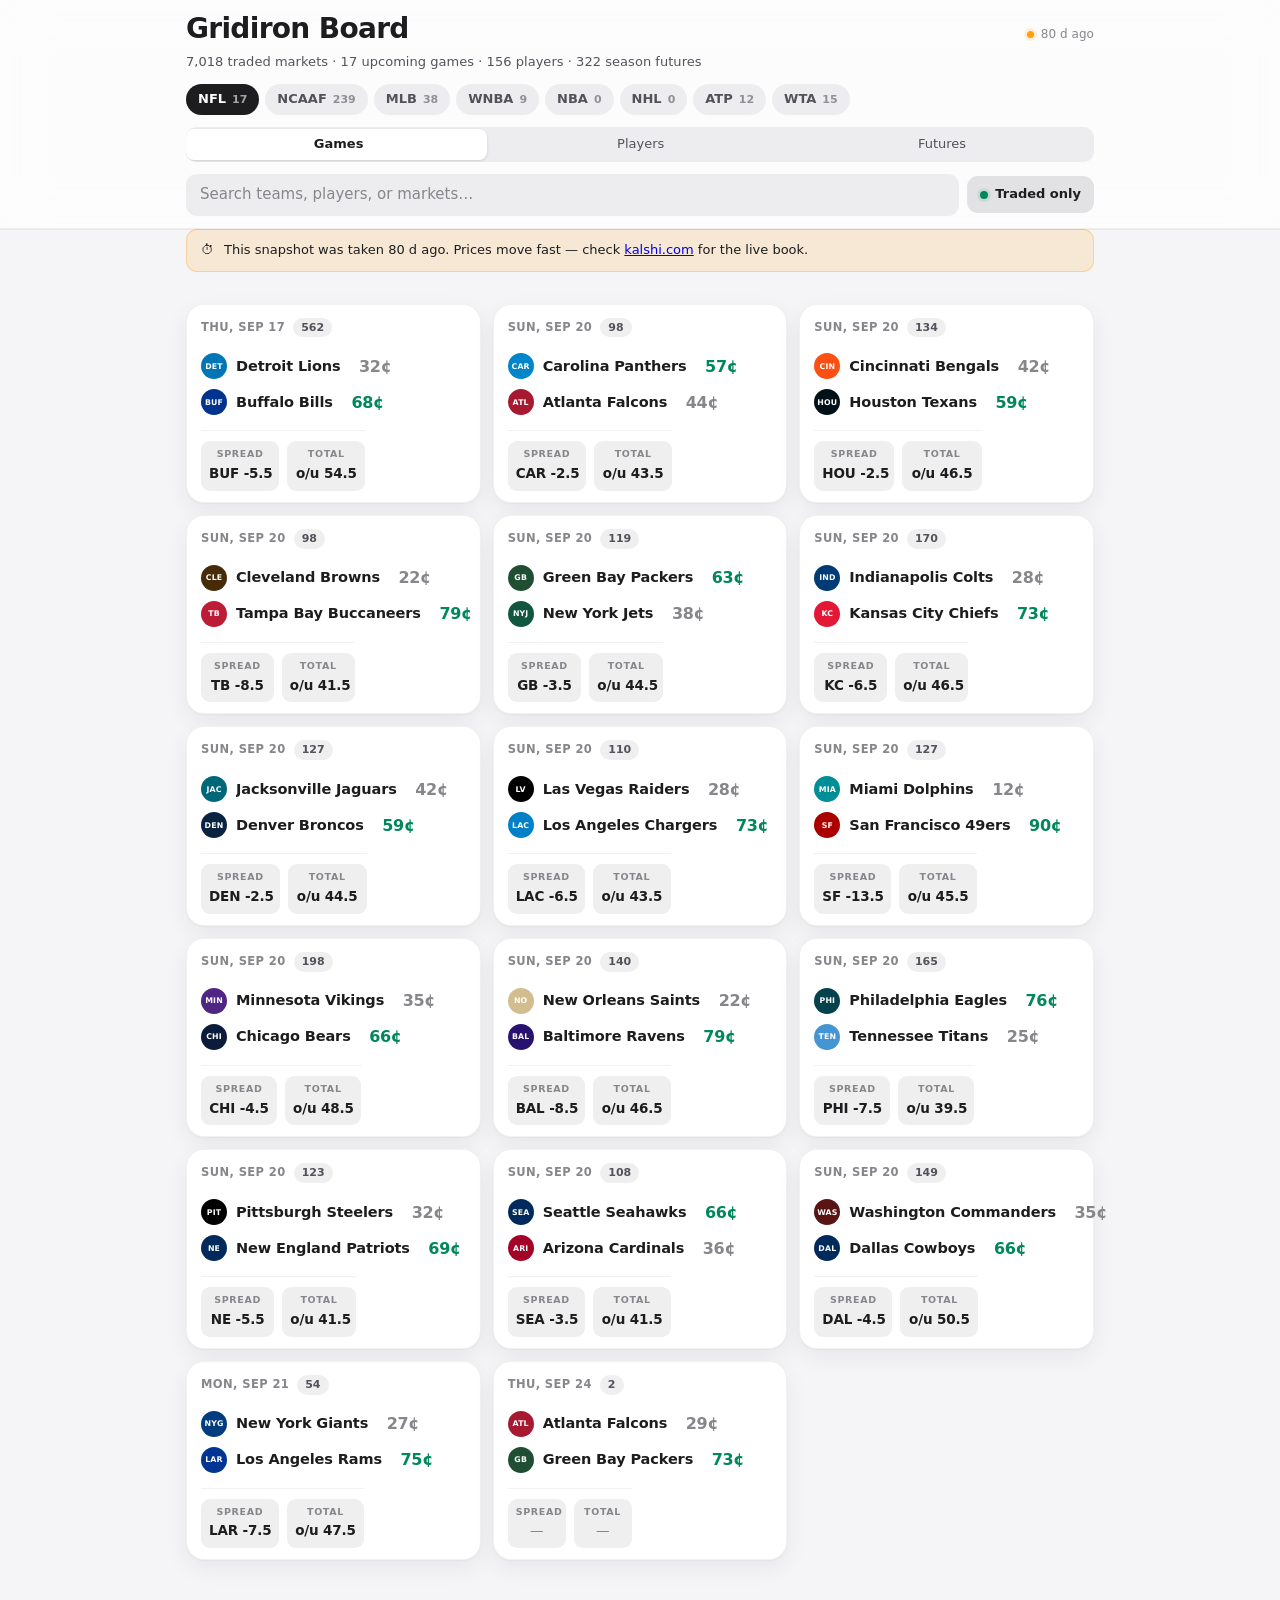
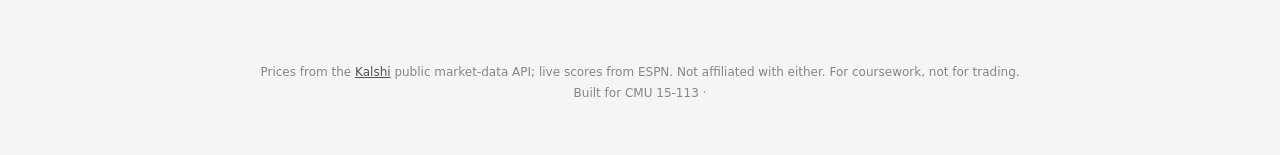
==== commit a1f64e71: "Eight sports, live scores, and a local-only trades dashboard Covers the leagues you actually trade r" ====
--- a/index.html
+++ b/index.html
@@ -3,8 +3,8 @@
 <head>
 <meta charset="utf-8">
 <meta name="viewport" content="width=device-width, initial-scale=1, viewport-fit=cover">
-<title>Gridiron Board — every NFL market on Kalshi</title>
-<meta name="description" content="Live prices for every upcoming NFL prediction market on Kalshi, sorted by game, bet type and player.">
+<title>Gridiron Board — every sports market on Kalshi</title>
+<meta name="description" content="Live prices for every upcoming sports prediction market on Kalshi, with live scores, sorted by game, bet type and player.">
 <link rel="stylesheet" href="css/app.css">
 <link rel="icon" href="data:image/svg+xml,<svg xmlns='http://www.w3.org/2000/svg' viewBox='0 0 100 100'><text y='.9em' font-size='90'>🏈</text></svg>">
 </head>
@@ -18,11 +18,14 @@
     </div>
     <p class="subhead" id="subhead">Loading markets…</p>
 
+    <div class="sports" id="sports" role="tablist" aria-label="Sport"></div>
+
     <div class="segmented" id="tabs" role="tablist">
       <span class="seg-thumb" id="thumb"></span>
       <button role="tab" data-view="games"   aria-selected="true">Games</button>
       <button role="tab" data-view="players" aria-selected="false">Players</button>
       <button role="tab" data-view="futures" aria-selected="false">Futures</button>
+      <button role="tab" data-view="trades"  aria-selected="false" id="tradesTab" hidden>My Trades</button>
     </div>
 
     <div class="controls">
@@ -46,12 +49,15 @@
 <footer class="wrap">
   <p>
     Prices from the <a href="https://kalshi.com" target="_blank" rel="noopener">Kalshi</a>
-    public market-data API. Not affiliated with Kalshi. For coursework, not for trading.<br>
+    public market-data API; live scores from ESPN. Not affiliated with either.
+    For coursework, not for trading.<br>
     Built for CMU 15-113 · <span id="built"></span>
   </p>
 </footer>
 
 <script src="js/teams.js"></script>
+<script src="js/sportbar.js"></script>
+<script src="js/trades.js"></script>
 <script src="js/app.js"></script>
 </body>
 </html>
--- a/css/app.css
+++ b/css/app.css
@@ -1283,3 +1283,212 @@
   font-size: 11.5px;
   color: var(--text-3);
 }
+
+/* ============================================================
+   Sport switcher
+   ============================================================ */
+
+.sports {
+  display: flex;
+  gap: 6px;
+  overflow-x: auto;
+  scrollbar-width: none;
+  margin-bottom: 10px;
+  padding-bottom: 2px;
+}
+.sports::-webkit-scrollbar { display: none; }
+
+.sport {
+  flex: 0 0 auto;
+  display: inline-flex;
+  align-items: center;
+  gap: 6px;
+  padding: 6px 12px;
+  border-radius: 20px;
+  background: var(--fill);
+  font-size: 13px;
+  font-weight: 550;
+  color: var(--text-2);
+  white-space: nowrap;
+  transition: background 140ms var(--ease-settle),
+              color 140ms var(--ease-settle),
+              transform 120ms var(--ease-settle);
+}
+.sport:active { transform: scale(0.96); }
+.sport[aria-selected="true"] { background: var(--text); color: var(--bg-elevated); }
+
+/* A sport you have traded is marked, so your own leagues stand out from
+   the ones merely listed. */
+.sport-mine::after {
+  content: '';
+  width: 5px;
+  height: 5px;
+  border-radius: 50%;
+  background: var(--yes);
+}
+.sport[aria-selected="true"].sport-mine::after { background: var(--bg-elevated); }
+
+.sport-count { font-size: 11px; opacity: 0.6; }
+
+/* ============================================================
+   Live score badge
+   ============================================================ */
+
+.score {
+  display: flex;
+  align-items: center;
+  gap: 6px;
+  margin-inline-start: auto;
+  font-size: 11px;
+  font-weight: 700;
+  letter-spacing: 0.04em;
+  text-transform: uppercase;
+}
+
+.score-live {
+  color: var(--no);
+  display: inline-flex;
+  align-items: center;
+  gap: 5px;
+}
+.score-live::before {
+  content: '';
+  width: 6px;
+  height: 6px;
+  border-radius: 50%;
+  background: var(--no);
+  animation: pulse 1.6s ease-in-out infinite;
+}
+.score-final { color: var(--text-3); }
+
+.gteam-score {
+  font-size: 15px;
+  font-weight: 700;
+  letter-spacing: -0.02em;
+  min-width: 26px;
+  text-align: right;
+  color: var(--text-2);
+}
+.gteam.winning .gteam-score { color: var(--text); }
+
+/* ============================================================
+   Trades — stat tiles and the P&L chart
+   ============================================================ */
+
+.stats {
+  display: grid;
+  grid-template-columns: repeat(auto-fit, minmax(150px, 1fr));
+  gap: 10px;
+  margin-bottom: 14px;
+}
+
+.stat {
+  background: var(--bg-elevated);
+  border: 1px solid var(--hairline-soft);
+  border-radius: 14px;
+  padding: 13px 14px;
+}
+
+.stat-k {
+  font-size: 10.5px;
+  font-weight: 700;
+  letter-spacing: 0.06em;
+  text-transform: uppercase;
+  color: var(--text-3);
+  margin-bottom: 5px;
+}
+
+.stat-v {
+  font-size: 23px;
+  font-weight: 700;
+  line-height: 1.05;
+  letter-spacing: -0.028em;   /* large numerals read loose untracked */
+}
+.stat-v.up   { color: var(--yes); }
+.stat-v.down { color: var(--no); }
+
+.stat-note { font-size: 11.5px; color: var(--text-3); margin-top: 4px; }
+
+.chart-card {
+  background: var(--bg-elevated);
+  border: 1px solid var(--hairline-soft);
+  border-radius: var(--radius);
+  padding: 15px 16px 12px;
+  margin-bottom: 12px;
+}
+
+.chart-title {
+  font-size: 13px;
+  font-weight: 650;
+  letter-spacing: -0.005em;
+  margin-bottom: 2px;
+}
+.chart-sub { font-size: 11.5px; color: var(--text-3); margin-bottom: 12px; }
+
+.chart { width: 100%; height: auto; display: block; overflow: visible; }
+
+/* Axes and grid stay recessive: the data is the thing being read. */
+.chart .grid-line { stroke: var(--hairline); stroke-width: 1; }
+.chart .zero-line { stroke: var(--text-3); stroke-width: 1; stroke-dasharray: 3 3; opacity: 0.6; }
+.chart .axis-text { fill: var(--text-3); font-size: 10px; font-variant-numeric: tabular-nums; }
+.chart .pnl-line  { fill: none; stroke-width: 2; stroke-linejoin: round; stroke-linecap: round; }
+.chart .pnl-area  { opacity: 0.12; }
+
+.chart .cursor-line { stroke: var(--text-3); stroke-width: 1; opacity: 0.7; }
+.chart .cursor-dot  { stroke: var(--bg-elevated); stroke-width: 2; }
+
+.chart-tip {
+  position: absolute;
+  pointer-events: none;
+  background: var(--surface-solid);
+  border: 1px solid var(--hairline);
+  border-radius: 9px;
+  padding: 7px 10px;
+  font-size: 12px;
+  box-shadow: var(--shadow-card);
+  white-space: nowrap;
+  transform: translate(-50%, -115%);
+  z-index: 5;
+}
+.chart-tip b { font-variant-numeric: tabular-nums; }
+.chart-wrap { position: relative; }
+
+/* Per-sport breakdown bars */
+.bars { display: flex; flex-direction: column; gap: 9px; }
+
+.bar-row {
+  display: grid;
+  grid-template-columns: 62px 1fr 74px;
+  align-items: center;
+  gap: 10px;
+  font-size: 12.5px;
+}
+
+.bar-name { font-weight: 600; }
+
+.bar-track {
+  position: relative;
+  height: 9px;
+  background: var(--fill);
+  border-radius: 5px;
+  overflow: hidden;
+}
+.bar-fill { position: absolute; top: 0; bottom: 0; border-radius: 5px; }
+.bar-fill.up   { background: var(--yes); }
+.bar-fill.down { background: var(--no); }
+
+.bar-val { text-align: right; font-weight: 650; font-variant-numeric: tabular-nums; }
+.bar-val.up   { color: var(--yes); }
+.bar-val.down { color: var(--no); }
+
+.private-note {
+  display: flex;
+  gap: 9px;
+  align-items: flex-start;
+  background: var(--fill);
+  border-radius: var(--radius-s);
+  padding: 10px 13px;
+  font-size: 12.5px;
+  color: var(--text-2);
+  margin-bottom: 14px;
+}
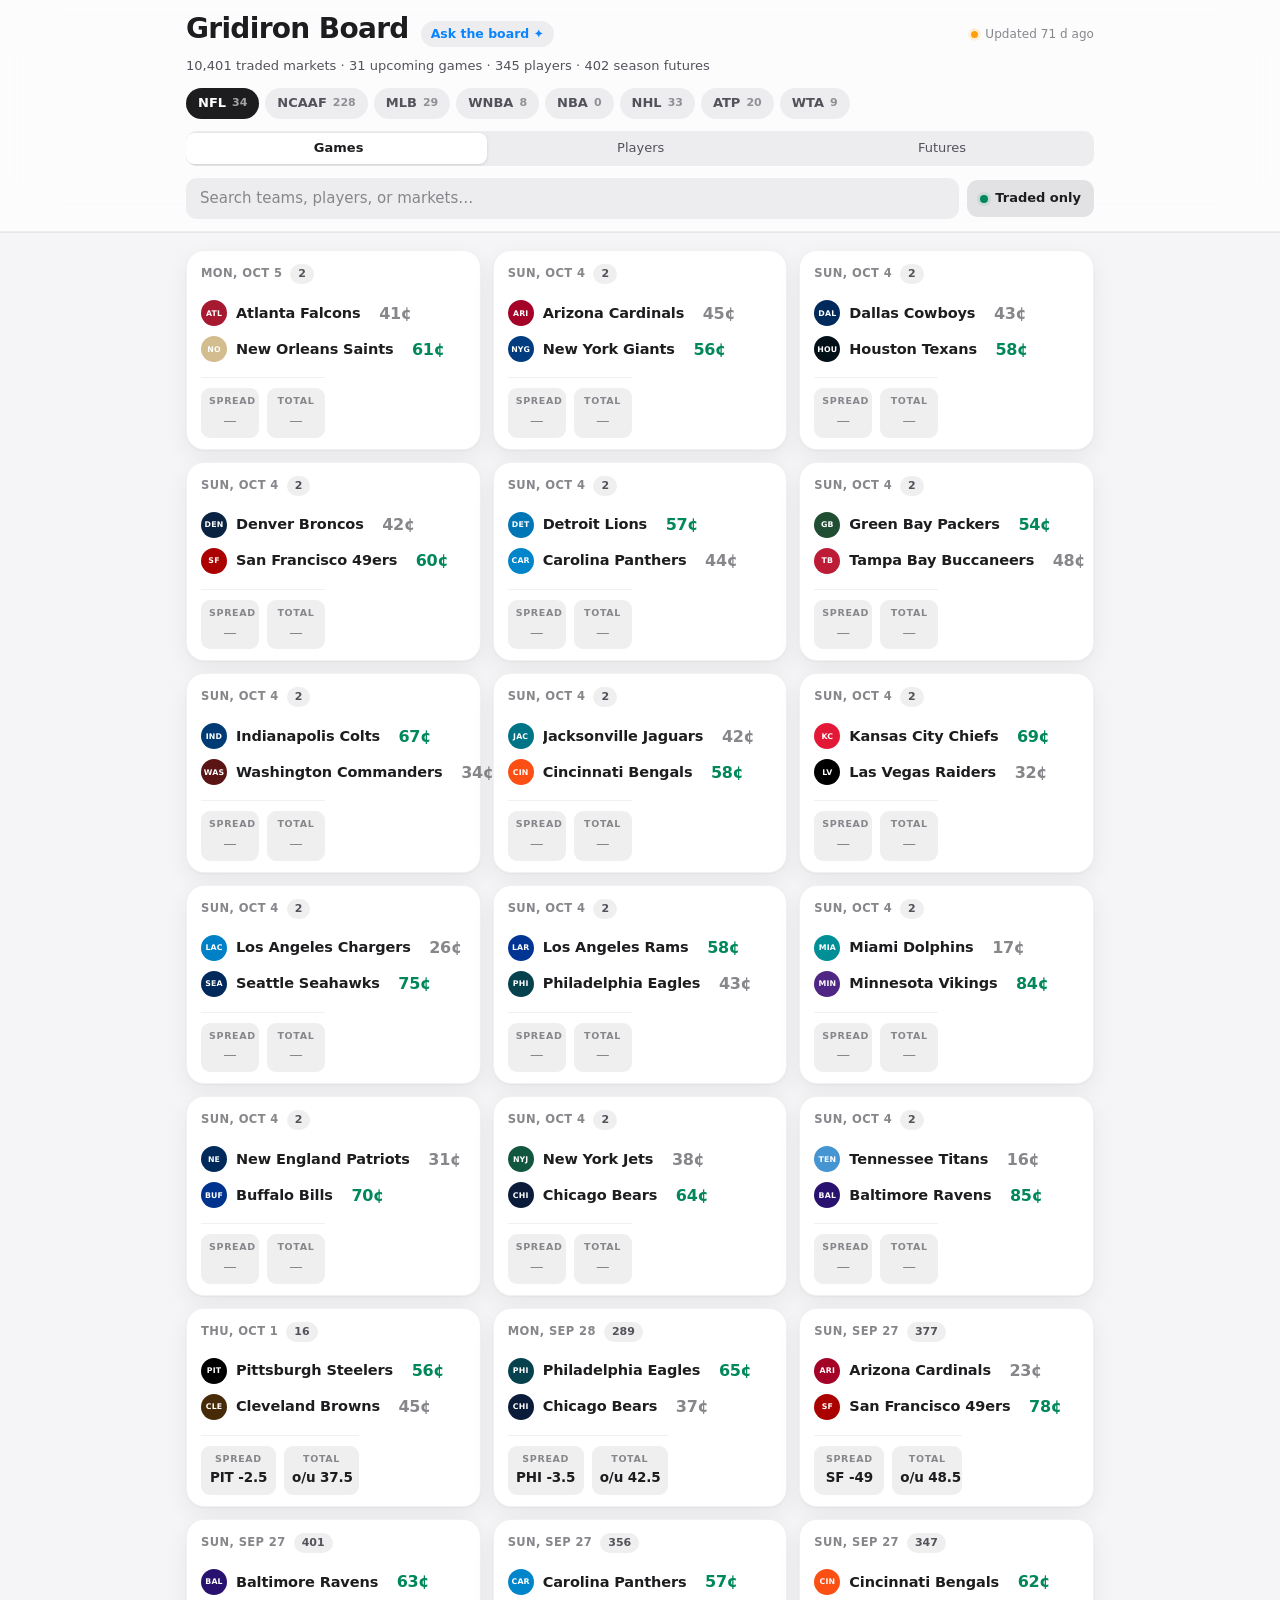
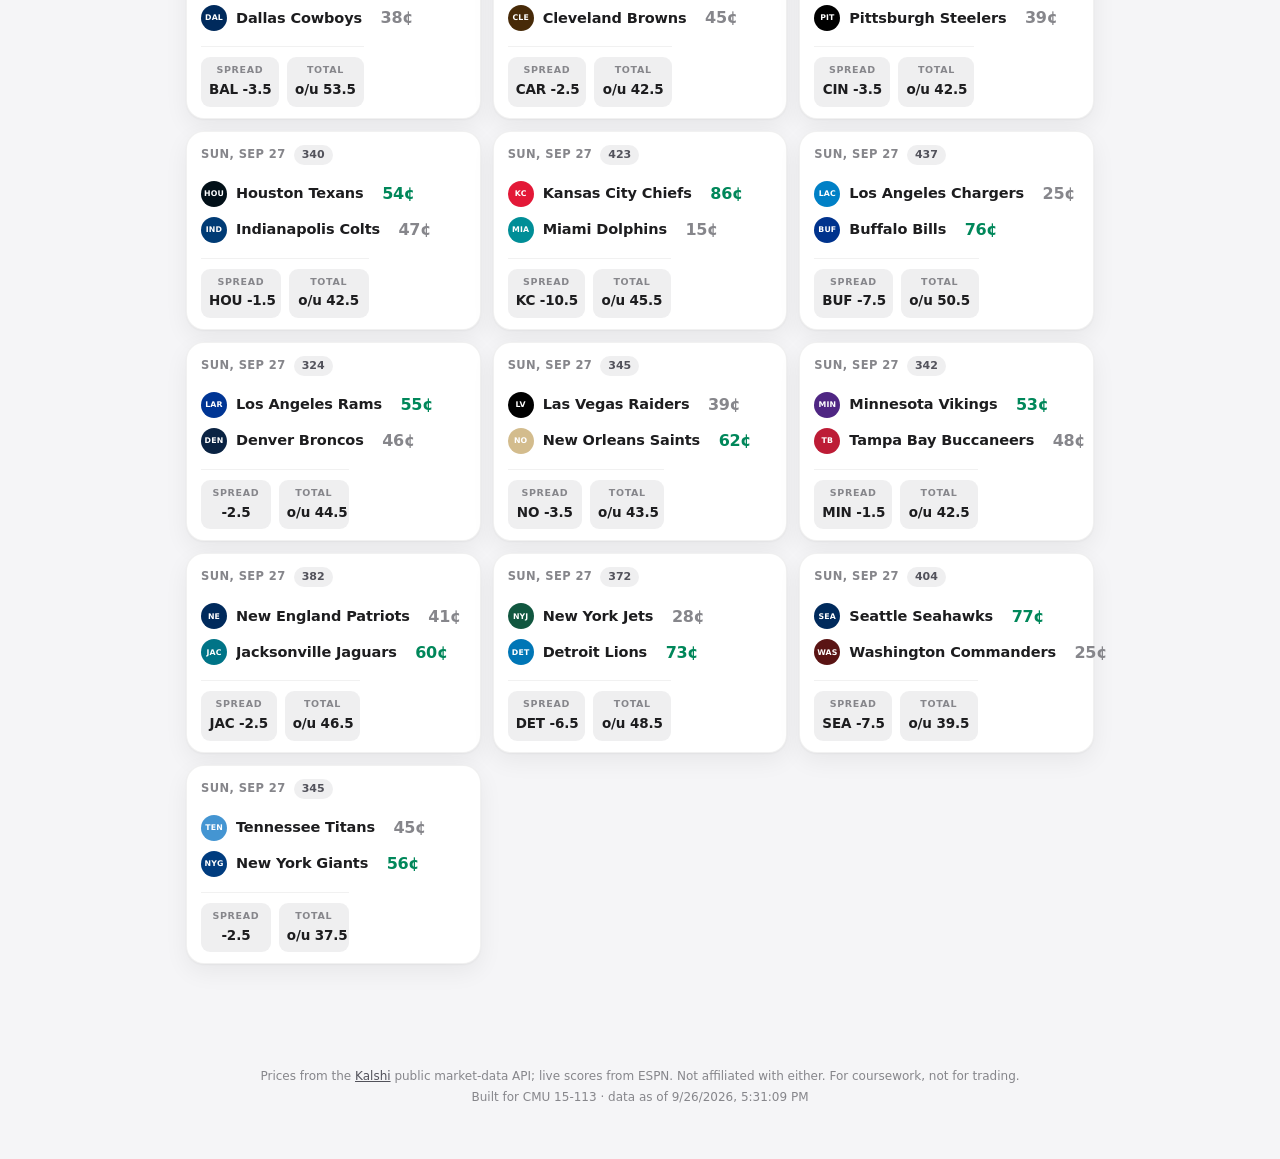
==== commit 36256a54: "Ask the Board: page that queries the gridiron-ask backend on Render Co-Authored-By: Claude Opus 5.5 " ====
--- a/index.html
+++ b/index.html
@@ -14,6 +14,7 @@
   <div class="wrap">
     <div class="chrome-top">
       <h1>Gridiron Board</h1>
+      <a class="ask-link" href="ask.html">Ask the board ✦</a>
       <div class="freshness" id="freshness"></div>
     </div>
     <p class="subhead" id="subhead">Loading markets…</p>
--- a/css/app.css
+++ b/css/app.css
@@ -1492,3 +1492,11 @@
   color: var(--text-2);
   margin-bottom: 14px;
 }
+
+/* Link to the Ask the Board page (backend-powered Q&A). */
+.ask-link {
+  font-size: 12.5px; font-weight: 600; text-decoration: none;
+  color: var(--accent); background: var(--fill);
+  padding: 4px 10px; border-radius: 999px;
+}
+.ask-link:hover { background: var(--fill-strong); }
